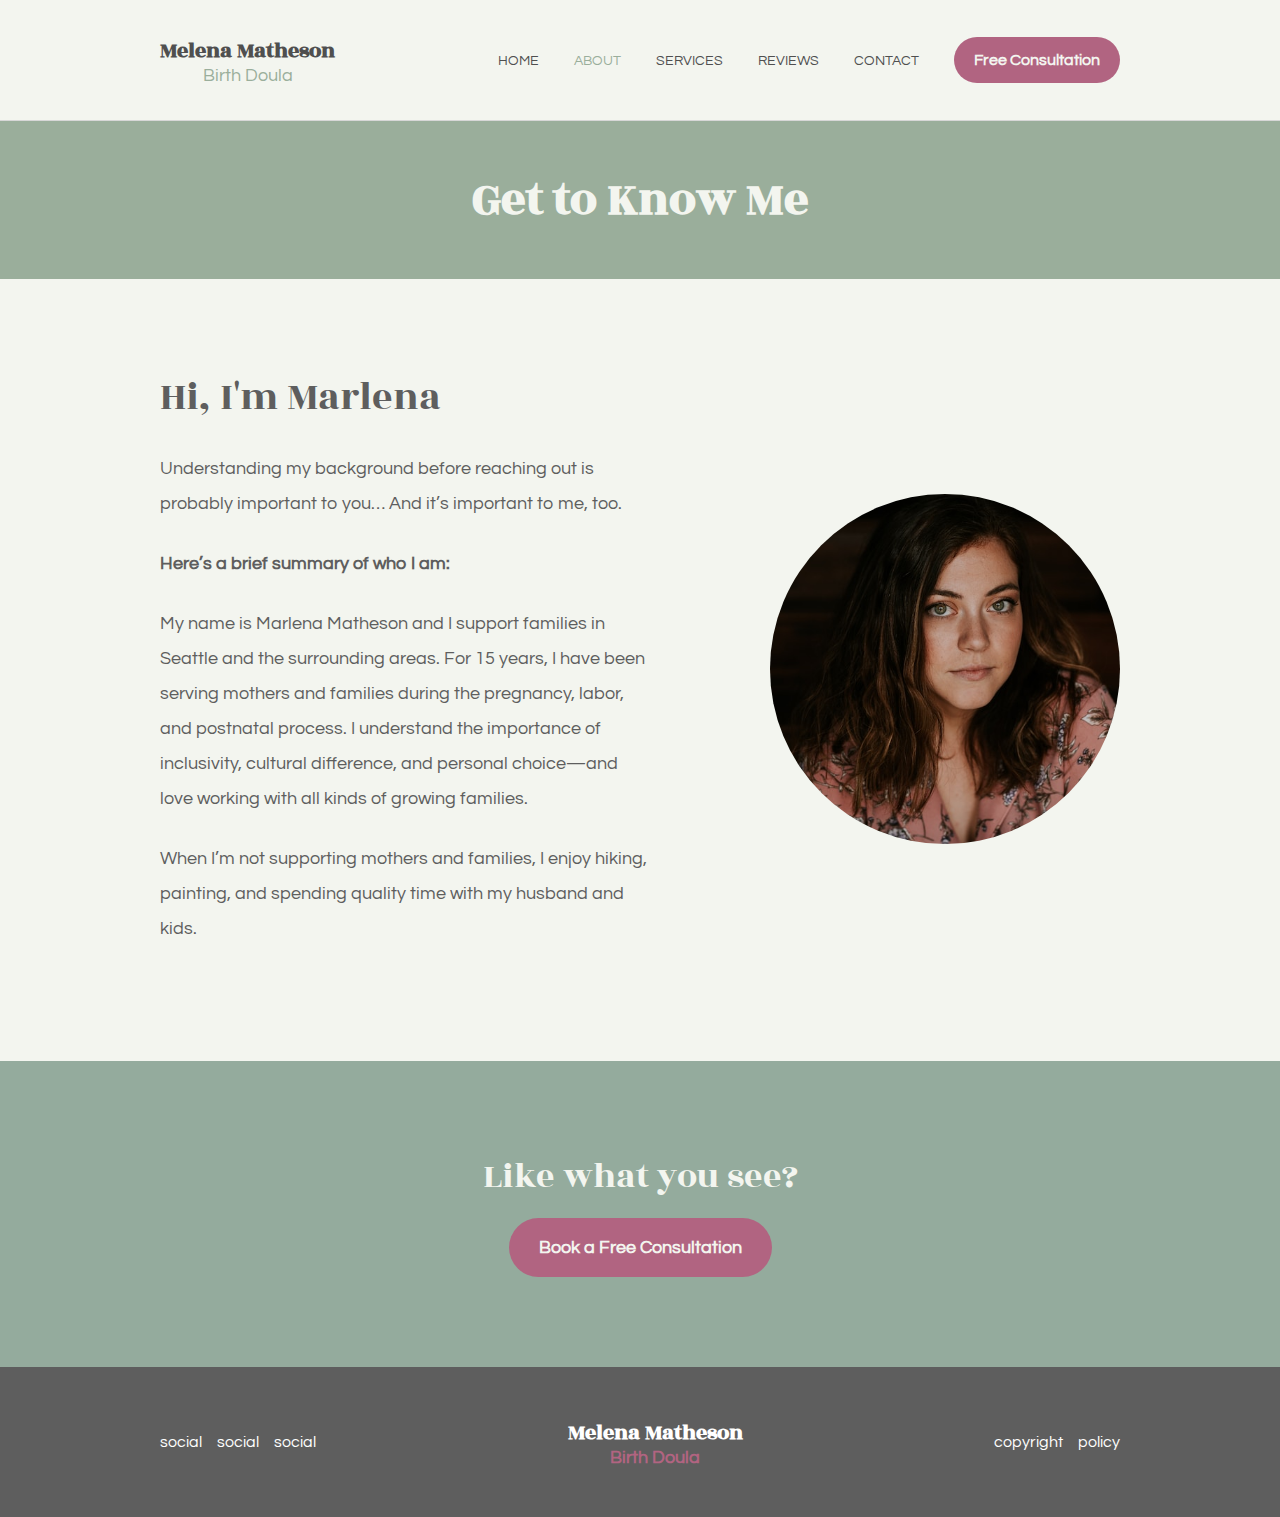
==== about.html @ 4a9ce3cf "Add files via upload" ====
<!DOCTYPE html>
<html lang="en">

<head>
    <meta charset="UTF-8">
    <meta http-equiv="X-UA-Compatible" content="IE=edge">
    <meta name="viewport" content="width=device-width, initial-scale=1.0">
    <title>Doula</title>
    <link rel="stylesheet" href="style.css">
    <link rel="preconnect" href="https://fonts.googleapis.com">
    <link rel="preconnect" href="https://fonts.gstatic.com" crossorigin>
    <link href="https://fonts.googleapis.com/css2?family=Rozha+One&display=swap" rel="stylesheet">
    <link href="https://fonts.googleapis.com/css2?family=Questrial&display=swap" rel="stylesheet">
</head>

<body>
    <!-- NAVBAR -->
    <!-- <nav class="navbar navbar-expand-lg" style="padding:30px 10vw 30px 10vw">
        <div class="container-xl">
            <a href="" class="navbar-brand logo" style="color: rgb(78, 103, 82);">Marlena Matheson</a>
            <button class="navbar-toggler" type="button" data-bs-toggle="collapse" data-bs-target="#navbarSupportedContent" aria-controls="navbarSupportedContent" aria-expanded="false" aria-label="Toggle navigation">
                <span class="navbar-toggler-icon"></span>
            </button>
            <div class="collapse navbar-collapse" id="navbarSupportedContent">
                <ul class="navbar-nav ms-auto mb-2 mb-lg-0 navigation-links">
                    <li class="nav-item">
                        <a class="nav-link active" aria-current="page" href="#">Home</a>
                    </li>
                    <li class="nav-item">
                        <a class="nav-link" href="#">About</a>
                    </li>
                    <li class="nav-item">
                        <a class="nav-link" href="#">Services</a>
                    </li>
                    <li class="nav-item">
                        <a class="nav-link" href="#">Reviews</a>
                    </li>
                    <li class="nav-item">
                        <a class="nav-link" href="#">Contact</a>
                    </li>
                </ul>
                <button type="button" class="btn btn-primary">
                    Free Consultation
                </button>
            </div>
        </div>
    </nav> -->
    <!-- NAV BAR END -->

    <!-- HERO 1 -->
    <!-- <section style="background-color: rgb(255, 247, 238);">
        <div class="container">
            <nav class="nav">
                <h1>Logo</h1>
            </nav>
        </div>
        <div class="container" style="background-color: orange;">
            <h1>This is a container</h1>
        </div>
    </section> -->

    <div class="navigation">
        <nav class="navbar">
            <div class="logo">
                <a href="index.html" style="text-align: center; padding: 20px 0px ;">
                    <h1 style="color: rgb(79, 79, 79); font-size: 22px; padding: 0; margin: 0;">Melena Matheson</h1>
                    <p style="color: rgb(154, 174, 155); font-size: 18px; padding: 0; margin: 0;">Birth Doula</p>
                </a>
            </div>
            <div class="links" id="navbarNav">
                <ul class="navbar-nav ms-auto mb-2 mb-lg-0">
                    <li>
                        <a class="nav-link" href="index.html">HOME</a>
                    </li>
                    <li>
                        <a class="nav-link active" aria-current="page" href="about.html" style="color: rgb(154, 174, 155);">ABOUT</a>
                    </li>
                    <li>
                        <a class="nav-link" href="services.html">SERVICES</a>
                    </li>
                    <li>
                        <a class="nav-link" href="reviews.html">REVIEWS</a>
                    </li>
                    <li>
                        <a class="nav-link" href="contact.html">CONTACT</a>
                    </li>
                    <button class="btn">Free Consultation</button>
                </ul>
            </div>
        </nav>
    </div>


    <!-- HEADER -->
    <div class="about-header header">
        <div class="quote-text">
            <h1 class="">Get to Know Me</h1>
        </div>

    </div>

    <!-- ABOUT -->
    <div class="about">
        <div class="inner-about">
            <div class="text">
                <h1 class="">Hi, I'm Marlena</h1>
                <p class="lead">Understanding my background before reaching out is probably important to you… And it’s important to me, too.</p>
                <p><strong>Here’s a brief summary of who I am:</strong></p>
                <p>My name is Marlena Matheson and I support families in Seattle and the surrounding areas. For 15 years, I have been serving mothers and families during the pregnancy, labor, and postnatal process. I understand the importance of inclusivity, cultural difference, and personal choice—and love working with all kinds of growing families.</p>
                <p>When I’m not supporting mothers and families, I enjoy hiking, painting, and spending quality time with my husband and kids.</p>
            </div>
            <div class="about-img">
                <img src="img/portrait2.jpg" class="d-block mx-lg-auto img-fluid short-about-img" alt="Bootstrap Themes" width="700" height="500" loading="lazy">
            </div>
        </div>
    </div>

    <!-- HERO -->
    <div class="about-quote">
        <div class="about-quote-hero">
            <!-- <h1 class="display-5 fw-bold">Centered hero</h1> -->
            <div class="about-quote-text">
                <h2>Like what you see?</h2>
                <br>
                <button class="btn">Book a Free Consultation</button>
                <!-- <p class="lead mb-4">Luckily there is support at your fingertips. A birth doula is an extension to your growing family. It’s not a decision to take lightly. During a vulnerable time, you want to choose someone you can trust and who makes you feel at ease.</p> -->
            </div>
        </div>

    </div>



    <div class="footer">
        <div class="links">
            <div class="socials">
                <ul>
                    <li><a href="https://library.livecanvas.com/starters" class="nav-link ">social</a></li>
                    <li><a href="https://library.livecanvas.com/starters" class="nav-link ">social</a></li>
                    <li><a href="https://library.livecanvas.com/starters" class="nav-link ">social</a></li>
                </ul>
            </div>
            <div class="logo">
                <a class="navbar-brand" href="index.html">
                    <h1>Melena Matheson</h1>
                    <p>Birth Doula</p>
                </a>
            </div>
            <div class="site">
                <ul>
                    <li><a href="" class="nav-link ">copyright</a></li>
                    <li><a href="" class="nav-link ">policy</a></li>
                </ul>
            </div>
        </div>
    </div>

</body>

</html>
---- style.css ----
* {
    margin: 0;
    padding: 0;
}

/* width */
/* ::-webkit-scrollbar {
    width: 10px;
} */

/* Track */
/* ::-webkit-scrollbar-track {
    background: #f1f1f1;
} */

/* Handle */
/* ::-webkit-scrollbar-thumb {
    background: #888;
} */

/* Handle on hover */
/* ::-webkit-scrollbar-thumb:hover {
    background: #555;
} */

h1,
h2,
h3,
h4 {
    font-family: 'Rozha One';
}

p {
    font-family: 'Questrial';
}

button {
    font-family: 'Questrial';
}

body {
    background-color: rgb(243, 245, 239);
    font-family: 'Questrial';
}


/* NAVIGATION */

#toggler,
label {
    display: none;
}

label {
    color: white;
}

.links-list {
    display: flex;
}

.navigation {
    background-color: rgb(243, 245, 239);
    font-family: 'Questrial';
    display: flex;
    width: auto;
    position: sticky;
    border-bottom: 1px solid rgb(215, 215, 215);
}

.navbar {
    display: flex;
    /* background-color: orange; */
    align-items: center;
    justify-content: space-between;
    width: 100%;
    padding: 35px 350px;
}


/* .navbar .logo a h1 {
    font-size: 50px;
} */

.navbar .links ul li a {
    text-decoration: none;
    color: rgb(79, 79, 79);
    font-size: 14px;
}

.navbar .links ul {
    display: flex;
    list-style: none;
    text-align: center;
}

.navbar .links ul li {
    padding: 15px 35px 15px 0px;
}

.navbar .links ul li a:hover {
    color: rgb(154, 174, 155);
    font-weight: bold;
}

.navigation .logo a {
    text-decoration: none;
    font-size: 50px;
}


.navigation button {
    /* margin-left: 20px; */
    border: 0;
    color: rgb(243, 245, 239);
    background-color: rgb(177, 100, 129);
    padding: 10px 20px;
    border-radius: 30px;
    transition: ease-in 0.2s;
    font-size: 16px;
    font-weight: bold;
}

.navigation button:hover {
    color: white;
    background-color: rgb(106, 68, 82);
}


/* LANDING HERO */

.landing-hero {
    background-image: url(img/bg1.jpg);
    background-size: cover;
    background-position: center;
}

.header {
    padding: 5vh 350px;
    font-size: 24px;
}

.hero {
    /* background-color: rgb(255, 77, 106, 0.2); */
    padding: 25vh 350px;
}

.hero-text {
    color: rgb(243, 245, 239);
}

.hero-text h1 {
    font-size: 58px;
    width: 60%;
}

.hero-text p {
    margin-top: 10px;
    font-size: 26px;
}

.hero-text button {
    color: rgb(243, 245, 239);
    background-color: rgb(177, 100, 129);
    border: 0;
    padding: 15px 30px;
    font-size: 18px;
    font-weight: bold;
    margin-top: 20px;
    border-radius: 30px;
    transition: ease-in 0.2s;
}

.hero-text button:hover {
    color: white;
    background-color: rgb(106, 68, 82);
}


/* QUOTE */

.quote {
    background-color: rgb(243, 245, 239);
    padding: 15vh 350px;
    display: flex;
    justify-content: center;
}

.quote-hero {
    /* background-color: pink; */
    width: 60%;
}

.quote-text {
    text-align: center;
}

.quote-text h2 {
    color: rgb(79, 79, 79);
    font-size: 36px;
    font-weight: 500;
}

.quote-text p {
    color: rgb(79, 79, 79);
    font-size: 20px;
    line-height: 35px;
}


/* SHORT ABOUT */

.short-about {
    background-color: rgb(228, 194, 207);
    color: rgb(243, 245, 239);
    padding: 10vh 350px;
    display: flex;
    align-items: center;
    justify-content: center;
}

.inner-s-about {
    display: flex;
    align-items: center;
    justify-content: center;
}

.short-about h1 {
    font-size: 48px;
    padding-bottom: 40px;
}

.short-about p {
    color: rgb(94, 94, 94);
    font-size: 20px;
    line-height: 35px;
    width: 80%;
    padding-bottom: 40px;
}

.short-about button {
    border: none;
    background-color: rgb(177, 100, 129);
    color: rgb(243, 245, 239);
    border: 0;
    padding: 20px 30px;
    font-size: 18px;
    border-radius: 30px;
    font-weight: bold;
    transition: ease-in 0.2s;
}

.short-about button:hover {
    color: rgb(243, 245, 239);
    background-color: rgb(106, 68, 82);
}

.s-about-img img {
    width: 500px;
    height: 500px;
    object-fit: cover;
    border-radius: 50%;
}


/* SERVICES */

.services {
    background-color: rgb(154, 174, 155);
    color: rgb(243, 245, 239);
    padding: 15vh 350px;
    display: flex;
}


.services h2 {
    font-size: 38px;
}

.services p {
    font-size: 22px;
}

.inner-services {
    display: flex;
}

.service-text {
    width: 50%;
}

.service-text h1 {
    font-size: 48px;
    padding-bottom: 30px;
}

.service-text p {
    font-size: 20px;
    line-height: 35px;
    padding-bottom: 30px;
}


.service-list {
    align-items: center;
    justify-content: center;
    font-size: 20px;
    width: 50%;
}

.service-list li {
    font-family: 'Questrial';
    list-style: circle;
    padding: 10px 0;
    margin-left: 100px;
    font-size: 24px;
}


.services button {
    border: none;
    background-color: rgb(177, 100, 129);
    color: rgb(243, 245, 239);
    border: 0;
    padding: 20px 70px;
    font-size: 18px;
    border-radius: 30px;
    font-weight: bold;
    transition: ease-in 0.2s;
}

.services button:hover {
    color: rgb(243, 245, 239);
    background-color: rgb(106, 68, 82);
}

/* REVIEWS */

.reviews {
    background-color: rgb(243, 245, 239);
    color: rgb(79, 79, 79);
    padding: 15vh 350px;
}

.reviews img {
    width: 500px;
    height: 500px;
    border-radius: 50%;
    object-fit: cover;
}

.reviews h3 {
    color: rgb(177, 100, 129);
}

.reviews button {
    border: none;
    background-color: rgb(177, 100, 129);
    color: rgb(243, 245, 239);
}

.reviews button:hover {
    color: rgb(243, 245, 239);
    background-color: rgb(106, 68, 82);
}

.reviews .inner-reviews {
    display: flex;
}


.reviews .reviews-text {
    padding: 0 0 0 50px;
    display: flex;
    flex-direction: column;
    justify-content: center;
}

.reviews .reviews-text h1 {
    font-size: 48px;
    padding-bottom: 20px;
}

.reviews .reviews-text h2 {
    color: rgb(177, 100, 129);
    padding-bottom: 30px;
}

.reviews .reviews-text p {
    font-size: 20px;
    line-height: 35px;
    padding-bottom: 20px;
}

.reviews button {
    border: none;
    background-color: rgb(177, 100, 129);
    color: rgb(243, 245, 239);
    border: 0;
    padding: 20px 70px;
    font-size: 18px;
    border-radius: 30px;
    font-weight: bold;
    transition: ease-in 0.2s;
}

.reviews button:hover {
    color: rgb(243, 245, 239);
    background-color: rgb(106, 68, 82);
}

/* -------------------------------- ABOUT PAGE ---------------------------------- */
.about-header {
    background-color: rgb(154, 174, 155);
    color: rgb(243, 245, 239);
}

/* FOOTER */


.footer {
    background-color: rgb(94, 94, 94);
    display: flex;
    padding: 50px 350px;
}

.footer a {
    color: white;
    text-decoration: none;
}

.footer .links {
    width: 100%;
    display: flex;
    align-items: center;
    justify-content: space-between;
}

.footer .links .socials ul {
    display: flex;
    list-style: none;
}

.footer .links .socials ul li {
    padding-right: 15px;
}

.footer .links .logo {
    text-align: center;
    color: white;
}

.footer .links .logo h1 {
    color: rgb(255, 255, 255);
    font-size: 22px;
    padding: 0;
    margin: 0;
}

.footer .links .logo p {
    color: rgb(177, 100, 129);
    font-size: 18px;
    padding: 0;
    margin: 0;
    font-weight: bold;
}

.footer .links .site ul {
    display: flex;
    list-style: none;
}

.footer .links .site ul li {
    padding-left: 15px;
}



/* HEADER HERO */

.header-hero {
    background-color: rgb(148, 171, 157);
    color: rgb(243, 245, 239);
}

.about {
    background-color: rgb(243, 245, 239);
    color: rgb(94, 94, 94);
}

.lower-hero {
    background-color: rgb(154, 174, 155);
    color: rgb(243, 245, 239);
}

.lower-hero h2 {
    color: rgb(243, 245, 239);
}

.lower-hero p {
    color: rgb(243, 245, 239);
}


.lower-hero button {
    border: none;
    background-color: rgb(177, 100, 129);
    color: rgb(243, 245, 239);
}

.lower-hero button:hover {
    color: rgb(243, 245, 239);
    background-color: rgb(106, 68, 82);
}


/* ABOUT PAGE */

.about {
    background-color: rgb(243, 245, 239);
    color: rgb(94, 94, 94);
    padding: 10vh 350px;
    display: flex;
    align-items: center;
    justify-content: center;
}

.inner-about {
    display: flex;
    align-items: center;
    justify-content: center;
}

.about h1 {
    font-size: 48px;
    padding-bottom: 40px;
    font-weight: 500;
}

.about p {
    color: rgb(94, 94, 94);
    font-size: 20px;
    line-height: 35px;
    width: 80%;
    padding-bottom: 40px;
}

.about-img img {
    width: 500px;
    height: 500px;
    object-fit: cover;
    border-radius: 50%;
}

.about-quote {
    background-color: rgb(148, 171, 157);
    color: rgb(243, 245, 239);
    padding: 10vh 350px;
    display: flex;
    justify-content: center;
}

.about-quote-hero {
    /* background-color: pink; */
    width: 60%;
}

.about-quote-text {
    text-align: center;
}

.about-quote-text h2 {
    color: rgb(243, 245, 239);
    font-size: 36px;
    font-weight: 500;
}

.about-quote-text p {
    color: rgb(79, 79, 79);
    font-size: 20px;
    line-height: 35px;
}

.about-quote button {
    border: none;
    background-color: rgb(177, 100, 129);
    color: rgb(243, 245, 239);
    border: 0;
    padding: 20px 30px;
    font-size: 18px;
    border-radius: 30px;
    font-weight: bold;
    transition: ease-in 0.2s;
}

.about-quote button:hover {
    color: rgb(243, 245, 239);
    background-color: rgb(106, 68, 82);
}


/*------------------------------ SERVICES PAGE ----------------------------------*/

.services-header {
    background-color: rgb(148, 171, 157);
    color: rgb(243, 245, 239);
    display: flex;
    justify-content: center;
    flex-direction: column;
    align-items: center;

}

.services-text-header {
    width: 60%;
    text-align: center;
}


.services-text-header h2 {
    color: rgb(79, 79, 79);
    font-size: 36px;
    font-weight: 500;
}

.services-text-header p {
    padding-top: 20px;
    color: rgb(243, 245, 239);
    font-size: 20px;
    line-height: 35px;
}

hr {
    background-color: rgb(177, 100, 129);
    height: 3px;
    border: none;
    border-radius: 10px;
    width: 64%;
    margin-left: auto;
    margin-right: auto;
}

.service-info {
    /* background-color: rgb(148, 171, 157); */
    background-color: rgb(243, 245, 239);
    color: rgb(94, 94, 94);
    /* color: rgb(243, 245, 239); */
    ;
    padding: 10vh 350px;
    display: flex;
    align-items: center;
    justify-content: center;
}

.inner-info {
    display: flex;
    align-items: center;
    justify-content: center;
}

.service-info h1 {
    font-size: 40px;
    padding-bottom: 40px;
    font-weight: 500;
}

.service-info p {
    color: rgb(94, 94, 94);
    /* color: rgb(243, 245, 239); */
    font-size: 20px;
    line-height: 35px;
    width: 80%;
    padding-bottom: 40px;
}

.info-img img {
    width: 500px;
    height: 500px;
    object-fit: cover;
    border-radius: 50%;
}

.service-quote {
    background-color: rgb(148, 171, 157);
    color: rgb(243, 245, 239);
    padding: 10vh 350px;
    display: flex;
    justify-content: center;
}

.service-info .inner-info-text {
    display: flex;
}


.service-info button {
    border: none;
    background-color: rgb(177, 100, 129);
    color: rgb(243, 245, 239);
    border: 0;
    padding: 20px 30px;
    font-size: 18px;
    border-radius: 30px;
    font-weight: bold;
    transition: ease-in 0.2s;
}

.service-info button:hover {
    color: rgb(243, 245, 239);
    background-color: rgb(106, 68, 82);
}

.service-hero {
    background-color: rgb(148, 171, 157);
    color: rgb(243, 245, 239);
    padding: 10vh 350px;
    display: flex;
    justify-content: center;
}

.service-button-hero {
    /* background-color: pink; */
    width: 60%;
}

.service-button-hero {
    text-align: center;
}

.service-text-hero h2 {
    color: rgb(243, 245, 239);
    font-size: 36px;
    font-weight: 500;
}

.service-text-hero p {
    color: rgb(79, 79, 79);
    font-size: 20px;
    line-height: 35px;
}

.service-button-hero button {
    border: none;
    background-color: rgb(177, 100, 129);
    color: rgb(243, 245, 239);
    border: 0;
    padding: 20px 30px;
    font-size: 18px;
    border-radius: 30px;
    font-weight: bold;
    transition: ease-in 0.2s;
}

.service-button-hero button:hover {
    color: rgb(243, 245, 239);
    background-color: rgb(106, 68, 82);
}

.info-img ul {
    /* background-color: orange; */
    font-size: 18px;
    line-height: 35px;
    width: 25vw;
    padding-left: 20px;
    padding-bottom: 30px;
    padding-top: 20px;
    list-style: circle;
}

.info-img h3 {
    font-size: 20px;
    font-weight: 600;
    color: rgb(177, 100, 129);
    /* padding-bottom: 20px; */
    font-family: 'Questrial';
}


/* --------------------------- REVIEWS PAGE ---------------------------- */

.reviews-header {
    background-color: rgb(148, 171, 157);
    color: rgb(243, 245, 239);
    display: flex;
    justify-content: center;
    flex-direction: column;
    align-items: center;
}

.reviews-text-header h2 {
    color: rgb(79, 79, 79);
    font-size: 36px;
    font-weight: 500;
}

.reviews-text-header p {
    padding-top: 20px;
    color: rgb(243, 245, 239);
    font-size: 20px;
    line-height: 35px;
}

.reviews-quote {
    background-image: url(img/review.jpg);
    background-size: cover;
    background-position: center;
    background-blend-mode: hue;
    background-color: rgba(70, 70, 70, 0.7);
    display: flex;
    justify-content: center;
    flex-direction: column;
    align-items: center;
    height: 50vh;
}

.reviews-quote-text {
    width: 95%;
    text-align: center;
    color: rgb(243, 245, 239);
    font-size: 30px;
    line-height: 45px;
}


.review-info {
    /* background-color: rgb(148, 171, 157); */
    background-color: rgb(243, 245, 239);
    color: rgb(94, 94, 94);
    /* color: rgb(243, 245, 239); */
    ;
    padding: 10vh 350px;
    display: flex;
    align-items: center;
    justify-content: center;
}

.review-inner-quote {
    /* background-color: orange; */
    display: flex;
    align-items: center;
    justify-content: center;
    text-align: center;
}

.review-inner-quote h1 {
    color: rgb(177, 100, 129);
    font-size: 60px;
}

.review-inner-quote .text {
    padding: 35px;
    /* background-color: teal; */
    width: 50%;
}


.review-inner-quote .text2 {
    padding: 35px;
    /* background-color: rgb(96, 154, 154); */
    width: 50%;
}

.review-info h3 {
    font-size: 30px;
    font-weight: 500;
    color: rgb(177, 100, 129);
}

.review-info p {
    color: rgb(94, 94, 94);
    /* color: rgb(243, 245, 239); */
    font-size: 24px;
    line-height: 50px;
    /* width: 80%; */
    padding-bottom: 40px;
}


.service-quote {
    background-color: rgb(148, 171, 157);
    color: rgb(243, 245, 239);
    padding: 10vh 350px;
    display: flex;
    justify-content: center;
}

/* ------------------- CONTACT PAGE ----------------------*/

.contact-header {
    background-color: rgb(148, 171, 157);
    color: rgb(243, 245, 239);
    display: flex;
    justify-content: center;
    flex-direction: column;
    align-items: center;
}

.contact-text-header {
    width: 60%;
    text-align: center;
}


.contact {
    background-color: rgb(243, 245, 239);
    display: flex;
    justify-content: center;
    flex-direction: column;
    align-items: center;
    height: 60vh;
    padding: 0vh 350px;
}

.contact-form {
    /* background-color: teal; */
    /* padding: 0vh 150px; */
    width: 55%;
}


.contact-form p {
    color: rgb(94, 94, 94);
    margin-left: auto;
    margin-right: auto;
    font-size: 20px;
    line-height: 35px;
    text-align: center;
}

.contact .form {
    /* background-color: orange; */
    padding-top: 30px;
}

.contact .form form {
    display: flex;
    flex-direction: column;
}


.contact .form form input {
    padding: 10px 8px 10px 8px;
    margin-bottom: 10px;
    font-family: 'Questrial';
    font-size: 16px;
    border: 2px solid rgb(225, 225, 225);
}

.contact .form form textarea {
    padding: 10px 8px 10px 8px;
    margin-bottom: 10px;
    font-family: 'Questrial';
    font-size: 16px;
    border: 2px solid rgb(225, 225, 225);
    resize: none;
}


input[type=text] {
    box-sizing: border-box;
    -webkit-transition: 0.5s;
    transition: 0.2s;
    outline: none;
}

textarea[type=text] {
    box-sizing: border-box;
    -webkit-transition: 0.5s;
    transition: 0.2s;
    outline: none;
}

input:focus {
    outline: none !important;
    box-shadow: 0 0 10px #c6c6c6;
}

textarea:focus {
    outline: none !important;
    box-shadow: 0 0 10px #c6c6c6;

}

.contact .form form input[type=text]:focus {
    border: 2px solid rgb(207, 207, 207);
}

.contact .form form textarea:focus {
    /* outline: 2px solid rgb(207, 207, 207); */
    border: 2px solid rgb(207, 207, 207);
}

.contact .form button {
    border: none;
    background-color: rgb(177, 100, 129);
    color: rgb(243, 245, 239);
    border: 0;
    padding: 18px 30px;
    font-size: 18px;
    border-radius: 30px;
    font-weight: bold;
    transition: ease-in 0.2s;
}

.contact .form button:hover {
    color: rgb(243, 245, 239);
    background-color: rgb(106, 68, 82);
}


/* MEDIA QUERIES */


@media only screen and (max-width:1536px) {
    .navbar {
        padding: 35px 280px;
    }

    .header {
        padding: 5vh 280px;
        font-size: 24px;
    }

    .hero {
        /* background-color: rgb(255, 77, 106, 0.2); */
        padding: 30vh 280px;
    }

    .hero-text h1 {
        font-size: 48px;
        width: 80%;
    }

    .quote {
        padding: 15vh 200px;
    }

    .quote-text h2 {
        color: rgb(79, 79, 79);
        font-size: 34px;
        font-weight: 500;
    }

    .short-about {
        padding: 10vh 280px;
    }

    .s-about-img img {
        width: 400px;
        height: 400px;
        object-fit: cover;
        border-radius: 50%;
    }

    .services {
        background-color: rgb(154, 174, 155);
        color: rgb(243, 245, 239);
        padding: 15vh 280px;
        display: flex;
    }

    .reviews {
        background-color: rgb(243, 245, 239);
        color: rgb(79, 79, 79);
        padding: 15vh 280px;
    }

    .reviews img {
        width: 400px;
        height: 400px;
        border-radius: 50%;
        object-fit: cover;
    }

    /* ABOUT PAGE ---------------------------- */

    .about {
        padding: 10vh 280px;
    }

    .about-img img {
        width: 400px;
        height: 400px;
        object-fit: cover;
        border-radius: 50%;
    }

    /* SERVICE PAGE -------------------------- */

    .services-text-header {
        width: 80%;
        text-align: center;
    }

    .service-info {
        padding: 10vh 280px;
    }

    .service-info p {
        width: 90%;
    }

    .info-img img {
        width: 400px;
        height: 400px;
        object-fit: cover;
        border-radius: 50%;
    }

    .review-info {
        padding: 10vh 250px;
    }

    .contact {
        background-color: rgb(243, 245, 239);
        display: flex;
        justify-content: center;
        flex-direction: column;
        align-items: center;
        height: 60vh;
        padding: 0vh 280px;
    }

    .footer {
        background-color: rgb(94, 94, 94);
        display: flex;
        padding: 50px 280px;
    }
}

@media only screen and (max-width:1366px) {
    .navbar {
        padding: 35px 220px;
    }

    .header {
        padding: 5vh 220px;
        font-size: 24px;
    }

    .hero {
        /* background-color: rgb(255, 77, 106, 0.2); */
        padding: 30vh 220px;
    }

    .hero-text h1 {
        font-size: 48px;
        width: 80%;
    }

    .quote {
        padding: 15vh 100px;
    }

    .quote-text h2 {
        color: rgb(79, 79, 79);
        font-size: 34px;
        font-weight: 500;
    }

    .short-about {
        padding: 10vh 220px;
    }

    .s-about-img img {
        width: 350px;
        height: 350px;
        object-fit: cover;
        border-radius: 50%;
    }

    .services {
        background-color: rgb(154, 174, 155);
        color: rgb(243, 245, 239);
        padding: 15vh 220px;
        display: flex;
    }

    .reviews {
        background-color: rgb(243, 245, 239);
        color: rgb(79, 79, 79);
        padding: 15vh 220px;
    }

    .reviews img {
        width: 350px;
        height: 350px;
        border-radius: 50%;
        object-fit: cover;
    }

    /* ABOUT PAGE ---------------------------- */

    .about {
        padding: 10vh 220px;
    }

    .about-img img {
        width: 350px;
        height: 350px;
        object-fit: cover;
        border-radius: 50%;
    }

    /* SERVICE PAGE -------------------------- */

    .services-text-header {
        width: 80%;
        text-align: center;
    }

    .service-info {
        padding: 10vh 220px;
    }

    .service-info p {
        width: 90%;
    }

    .info-img img {
        width: 350px;
        height: 350px;
        object-fit: cover;
        border-radius: 50%;
    }

    .review-info {
        padding: 10vh 200px;
    }

    .contact {
        background-color: rgb(243, 245, 239);
        display: flex;
        justify-content: center;
        flex-direction: column;
        align-items: center;
        height: 60vh;
        padding: 5vh 220px;
    }

    .footer {
        background-color: rgb(94, 94, 94);
        display: flex;
        padding: 50px 220px;
    }
}

@media only screen and (max-width:1280px) {
    .navbar {
        padding: 35px 160px;
    }

    .header {
        padding: 5vh 160px;
        font-size: 24px;
    }

    .hero {
        /* background-color: rgb(255, 77, 106, 0.2); */
        padding: 30vh 160px;
    }

    .hero-text h1 {
        font-size: 38px;
        width: 60%;
    }

    .hero-text p {
        margin-top: 10px;
        font-size: 22px;
    }

    .quote {
        padding: 15vh 50px;
    }

    .quote-text h2 {
        font-size: 26px;
    }

    .quote-text p {
        font-size: 18px;
    }

    .short-about {
        padding: 10vh 160px;
    }

    .short-about h1 {
        font-size: 40px;
    }

    .short-about p {
        font-size: 18px;
    }

    .s-about-img img {
        width: 350px;
        height: 350px;
    }

    .services {
        background-color: rgb(154, 174, 155);
        color: rgb(243, 245, 239);
        padding: 15vh 160px;
        display: flex;
    }

    .services h2 {
        font-size: 36px;
    }

    .services p {
        font-size: 18px;
    }

    .service-list li {
        font-family: 'Questrial';
        list-style: circle;
        padding: 10px 0;
        margin-left: 100px;
        font-size: 20px;
    }

    .reviews {
        background-color: rgb(243, 245, 239);
        color: rgb(79, 79, 79);
        padding: 15vh 160px;
    }

    .reviews img {
        width: 350px;
        height: 350px;
        border-radius: 50%;
        object-fit: cover;
    }

    .reviews .reviews-text h1 {
        font-size: 36px;
    }

    .reviews .reviews-text p {
        font-size: 18px;
    }

    /* ABOUT PAGE ---------------------------- */

    .about {
        padding: 10vh 160px;
    }

    .about h1 {
        font-size: 40px;
        padding-bottom: 25px;
    }

    .about p {
        color: rgb(94, 94, 94);
        font-size: 18px;
        padding-bottom: 25px;
    }

    .about-img img {
        width: 350px;
        height: 350px;
        object-fit: cover;
        border-radius: 50%;
    }

    /* SERVICE PAGE -------------------------- */

    .services-text-header {
        width: 80%;
        text-align: center;
    }

    .service-info {
        padding: 10vh 160px;
    }

    .service-info p {
        width: 90%;
    }

    .info-img img {
        width: 350px;
        height: 350px;
        object-fit: cover;
        border-radius: 50%;
    }

    hr {
        width: 75%;
    }


    /* REVIEW PAGE -------------------- */
    .review-info {
        padding: 10vh 160px;
    }

    .reviews-quote-text {
        font-size: 26px;
    }

    .review-info h3 {
        font-size: 26px;
        font-weight: 500;
        color: rgb(177, 100, 129);
    }

    .review-info p {
        font-size: 20px;
        line-height: 36px;
    }



    /* CONTACT PAGE -------------------- */
    .contact {
        height: 60vh;
        padding: 10vh 160px;
    }

    /* FOOTER PAGE ---------------------- */
    .footer {
        background-color: rgb(94, 94, 94);
        display: flex;
        padding: 50px 160px;
    }
}

@media only screen and (max-width:1024px) {
    .navbar {
        padding: 35px 80px;
    }

    .header {
        padding: 5vh 80px;
        font-size: 24px;
    }

    .hero {
        /* background-color: rgb(255, 77, 106, 0.2); */
        padding: 30vh 80px;
    }

    .hero-text h1 {
        font-size: 38px;
        width: 60%;
    }

    .hero-text p {
        margin-top: 10px;
        font-size: 22px;
    }

    .quote {
        padding: 15vh 0px;
    }

    .quote-text h2 {
        font-size: 26px;
    }

    .quote-text p {
        font-size: 18px;
    }

    .short-about {
        padding: 10vh 80px;
    }

    .short-about h1 {
        font-size: 40px;
    }

    .short-about p {
        font-size: 18px;
    }

    .s-about-img img {
        width: 300px;
        height: 300px;
    }

    .services {
        padding: 15vh 80px;
    }

    .reviews {
        padding: 15vh 80px;
    }

    .reviews img {
        width: 300px;
        height: 300px;
    }


    /* ABOUT PAGE ---------------------------- */

    .about {
        padding: 10vh 80px;
    }


    .about-img img {
        width: 300px;
        height: 300px;
        object-fit: cover;
        border-radius: 50%;
    }

    .about-quote-hero {
        width: 100%;
    }


    /* SERVICE PAGE -------------------------- */

    .services-text-header {
        width: 95%;
        text-align: center;
    }

    .service-info {
        padding: 10vh 80px;
    }

    .info-img img {
        width: 300px;
        height: 300px;
    }

    hr {
        width: 85%;
    }

    .inner-info-text {
        display: flex;
        flex-direction: column;
    }

    #list-services {
        /* background-color: orange; */
        padding-top: 50px;
        display: flex;
        flex-direction: row;
    }

    .list1 {
        width: 50%;
    }

    .list2 {
        width: 50%;
    }

    .service-hero {
        padding: 10vh 80px;
    }

    .service-button-hero {
        width: 80%;
    }

    /* REVIEW PAGE -------------------- */
    .review-info {
        padding: 10vh 80px;
    }

    .reviews-quote-text {
        font-size: 22px;
    }

    .review-info h3 {
        font-size: 24px;
        font-weight: 500;
        color: rgb(177, 100, 129);
    }


    /* CONTACT PAGE -------------------- */
    .contact {
        height: 60vh;
        padding: 30vh 80px;
    }

    /* FOOTER PAGE ---------------------- */
    .footer {
        background-color: rgb(94, 94, 94);
        display: flex;
        padding: 50px 80px;
    }
}

@media (max-width: 768px) {
    .links {
        /* menu */
        width: 100%;
        max-height: 0;
        overflow: hidden;
    }

    #toggle-btn {
        display: inline-flex;
        color: rgb(57, 57, 57);
        padding-top: 20px;
    }

    #toggler:checked~.links {
        max-height: 100%;
    }

    .navigation .navbar {
        /* list */
        display: flex;
        flex-direction: column;
        align-items: center;
        padding: 20px;
    }

    .links .links-list {
        /* list */
        display: flex;
        flex-direction: column;
        align-items: center;
        padding: 20px;
    }

    .links .links-list ul {
        /* list */
        /* background-color: orange; */
        display: flex;
        flex-direction: column;
        align-items: center;
        justify-content: center;
        padding-right: 20px;
        /* padding: 20px; */
    }

    .links .links-list ul li {
        padding: 15px 15px 15px 30px;
    }

    .navigation button {
        margin-left: 20px;
    }

    .logo img {
        max-width: 100%;
        max-height: 60px;
    }

    .navbar {
        padding: 35px 40px;
    }

    .header {
        padding: 5vh 40px;
        font-size: 24px;
    }

    .hero {
        /* background-color: rgb(255, 77, 106, 0.2); */
        padding: 30vh 40px;
    }

    .hero-text h1 {
        font-size: 38px;
        width: 90%;
    }

    .hero-text p {
        margin-top: 10px;
        font-size: 22px;
    }

    .quote {
        padding: 12vh 0px;
    }

    .quote-hero {
        /* background-color: pink; */
        width: 80%;
    }

    .quote-text h2 {
        font-size: 22px;
    }

    .quote-text p {
        font-size: 16px;
    }

    .short-about {
        padding: 10vh 40px;
    }

    .short-about h1 {
        font-size: 40px;
        padding-bottom: 20px;
    }

    .short-about p {
        font-size: 16px;
    }

    .s-about-img img {
        width: 250px;
        height: 250px;
    }

    .services {
        padding: 15vh 40px;
    }

    .service-text h1 {
        font-size: 40px;
        padding-bottom: 20px;
    }

    .service-text p {
        font-size: 16px;
        padding-bottom: 30px;
    }

    .service-list li {
        font-size: 20px;
    }


    .reviews {
        padding: 15vh 40px;
    }

    .reviews img {
        width: 250px;
        height: 250px;
    }

    .reviews .reviews-text h1 {
        font-size: 40px;
    }

    .reviews .reviews-text p {
        font-size: 16px;
    }


    /* ABOUT PAGE ---------------------------- */

    .about {
        padding: 10vh 40px;
    }

    .about .inner-about {
        display: flex;
        flex-direction: column-reverse;
    }

    .about p {
        width: 100%;
    }

    .about-img img {
        width: 250px;
        height: 250px;
        padding-bottom: 30px;
    }

    .about-quote {
        padding: 10vh 40px;
    }



    /* SERVICE PAGE -------------------------- */

    .services-text-header {
        width: 95%;
        text-align: center;
    }

    .service-info {
        padding: 10vh 40px;
    }

    .service-info h1 {
        font-size: 36px;
        padding-bottom: 30px;
    }

    .service-info p {
        font-size: 16px;
        padding-bottom: 30px;
    }

    .info-img img {
        width: 250px;
        height: 250px;
    }

    hr {
        width: 90%;
    }

    .inner-info-text {
        display: flex;
        flex-direction: column;
    }

    #list-services {
        /* background-color: orange; */
        padding-top: 50px;
        display: flex;
        flex-direction: row;
    }

    .list1 {
        width: 50%;
    }

    .list2 {
        width: 50%;
    }

    .service-hero {
        padding: 10vh 80px;
    }

    .service-button-hero {
        width: 100%;
    }

    /* REVIEW PAGE -------------------- */
    .review-info {
        padding: 10vh 40px;
    }

    .reviews-quote-text {
        font-size: 22px;
    }

    .review-inner-quote {
        display: flex;
        flex-direction: column;
        /* background-color: orange; */
    }

    .review-inner-quote .text {
        padding: 30px 0;
        width: 80%;
        /* background-color: teal; */
        /* width: 50%; */
    }


    .review-inner-quote .text2 {
        padding: 30px 0;
        width: 80%;
    }

    .review-info h3 {
        font-size: 24px;
        font-weight: 500;
        color: rgb(177, 100, 129);
    }


    /* CONTACT PAGE -------------------- */
    .contact {
        height: 10vh;
        padding: 30vh 40px;
    }

    /* FOOTER PAGE ---------------------- */
    .footer {
        background-color: rgb(94, 94, 94);
        display: flex;
        padding: 0px 40px;
        height: auto;
    }

    .footer .links {
        padding: 80px 20px;
    }
}

@media (max-width: 551px) {
    .links {
        /* menu */
        width: 100%;
        max-height: 0;
        overflow: hidden;
    }

    #toggle-btn {
        display: inline-flex;
        color: rgb(57, 57, 57);
        padding-top: 20px;
    }

    #toggler:checked~.links {
        max-height: 100%;
    }

    .navigation .navbar {
        /* list */
        display: flex;
        flex-direction: column;
        align-items: center;
        padding: 20px;
    }

    .links .links-list {
        /* list */
        display: flex;
        flex-direction: column;
        align-items: center;
        padding: 20px;
    }

    .links .links-list ul {
        /* list */
        /* background-color: orange; */
        display: flex;
        flex-direction: column;
        align-items: center;
        justify-content: center;
        padding-right: 20px;
        /* padding: 20px; */
    }

    .links .links-list ul li {
        padding: 15px 15px 15px 30px;
    }

    .navigation button {
        margin-left: 20px;
    }

    .logo img {
        max-width: 100%;
        max-height: 60px;
    }

    .navbar {
        padding: 35px 40px;
    }

    .hero {
        /* background-color: rgb(255, 77, 106, 0.2); */
        padding: 20vh 40px;
    }

    .header {
        padding: 5vh 40px;
        font-size: 24px;
    }

    .landing-hero {
        background-image: url(img/services/pregnant.jpg);
        /* background-image: none; */
        background-blend-mode: multiply;
        background-color: rgba(70, 70, 70, 0.4);
        /* background-color: rgb(154, 174, 155); */
    }



    .quote-hero {
        /* background-color: pink; */
        width: 80%;
    }

    .quote-text h2 {
        font-size: 22px;
    }

    .quote-text p {
        font-size: 16px;
    }

    .short-about .inner-s-about {
        flex-direction: column-reverse;
    }

    .short-about h1 {
        padding-top: 30px;
    }

    .inner-services {
        flex-direction: column;
        /* background-color: orange; */
    }

    .service-text {
        width: 100%;
    }

    .service-text h1 {
        font-size: 40px;
        padding-bottom: 20px;
    }

    .service-text p {
        font-size: 16px;
        padding-bottom: 30px;
    }

    .service-list {
        /* background-color: teal; */
        padding-top: 50px;
        align-items: flex-start;
        justify-content: flex-start;
        width: 100%;
    }

    .service-list li {
        /* background-color: orange; */
        padding: 5px;
        margin: 20px;
        font-size: 20px;
    }


    .reviews img {
        width: 250px;
        height: 250px;
    }

    .reviews .inner-reviews {
        display: flex;
        flex-direction: column;
        /* background-color: orange; */
    }


    .reviews .reviews-text {
        padding: 30px 0 0 0;
    }


    /* ABOUT PAGE ---------------------------- */

    .about {
        padding: 10vh 40px;
    }

    .about .inner-about {
        display: flex;
        flex-direction: column-reverse;
    }

    .about p {
        width: 100%;
    }

    .about-img img {
        width: 250px;
        height: 250px;
        padding-bottom: 30px;
    }

    .about-quote {
        padding: 10vh 40px;
    }



    /* SERVICE PAGE -------------------------- */

    .services-text-header {
        width: 95%;
        text-align: center;
    }

    .service-info {
        padding: 10vh 40px;
    }

    .service-info h1 {
        font-size: 36px;
        padding-bottom: 30px;
    }

    .service-info p {
        font-size: 16px;
        padding-bottom: 30px;
    }

    .info-img img {
        width: 250px;
        height: 250px;
    }

    hr {
        width: 90%;
    }

    .inner-info-text {
        display: flex;
        flex-direction: column;
    }

    #list-services {
        /* background-color: orange; */
        padding-top: 50px;
        display: flex;
        flex-direction: row;
    }

    .list1 {
        width: 50%;
    }

    .list2 {
        width: 50%;
    }

    .service-hero {
        padding: 10vh 80px;
    }

    .service-button-hero {
        width: 100%;
    }

    /* REVIEW PAGE -------------------- */
    .review-info {
        padding: 10vh 40px;
    }

    .reviews-quote-text {
        font-size: 22px;
    }

    .review-inner-quote {
        display: flex;
        flex-direction: column;
        /* background-color: orange; */
    }

    .review-inner-quote .text {
        padding: 30px 0;
        width: 80%;
        /* background-color: teal; */
        /* width: 50%; */
    }


    .review-inner-quote .text2 {
        padding: 30px 0;
        width: 80%;
    }

    .review-info h3 {
        font-size: 24px;
        font-weight: 500;
        color: rgb(177, 100, 129);
    }


    /* CONTACT PAGE -------------------- */
    .contact {
        height: 10vh;
        padding: 30vh 40px;
    }

    /* FOOTER PAGE ---------------------- */
    .footer {
        background-color: rgb(94, 94, 94);
        display: flex;
        padding: 0px 40px;
    }

    .footer .links {
        height: auto;
        background-color: teal;
        padding: 100px 50px;
        flex-direction: column;
    }


    .footer .links .socials ul {
        flex-direction: row;
    }

    .footer .links .socials ul li {
        padding: 10px;
    }

    .footer .links .site ul li {
        padding: 10px;
    }


}
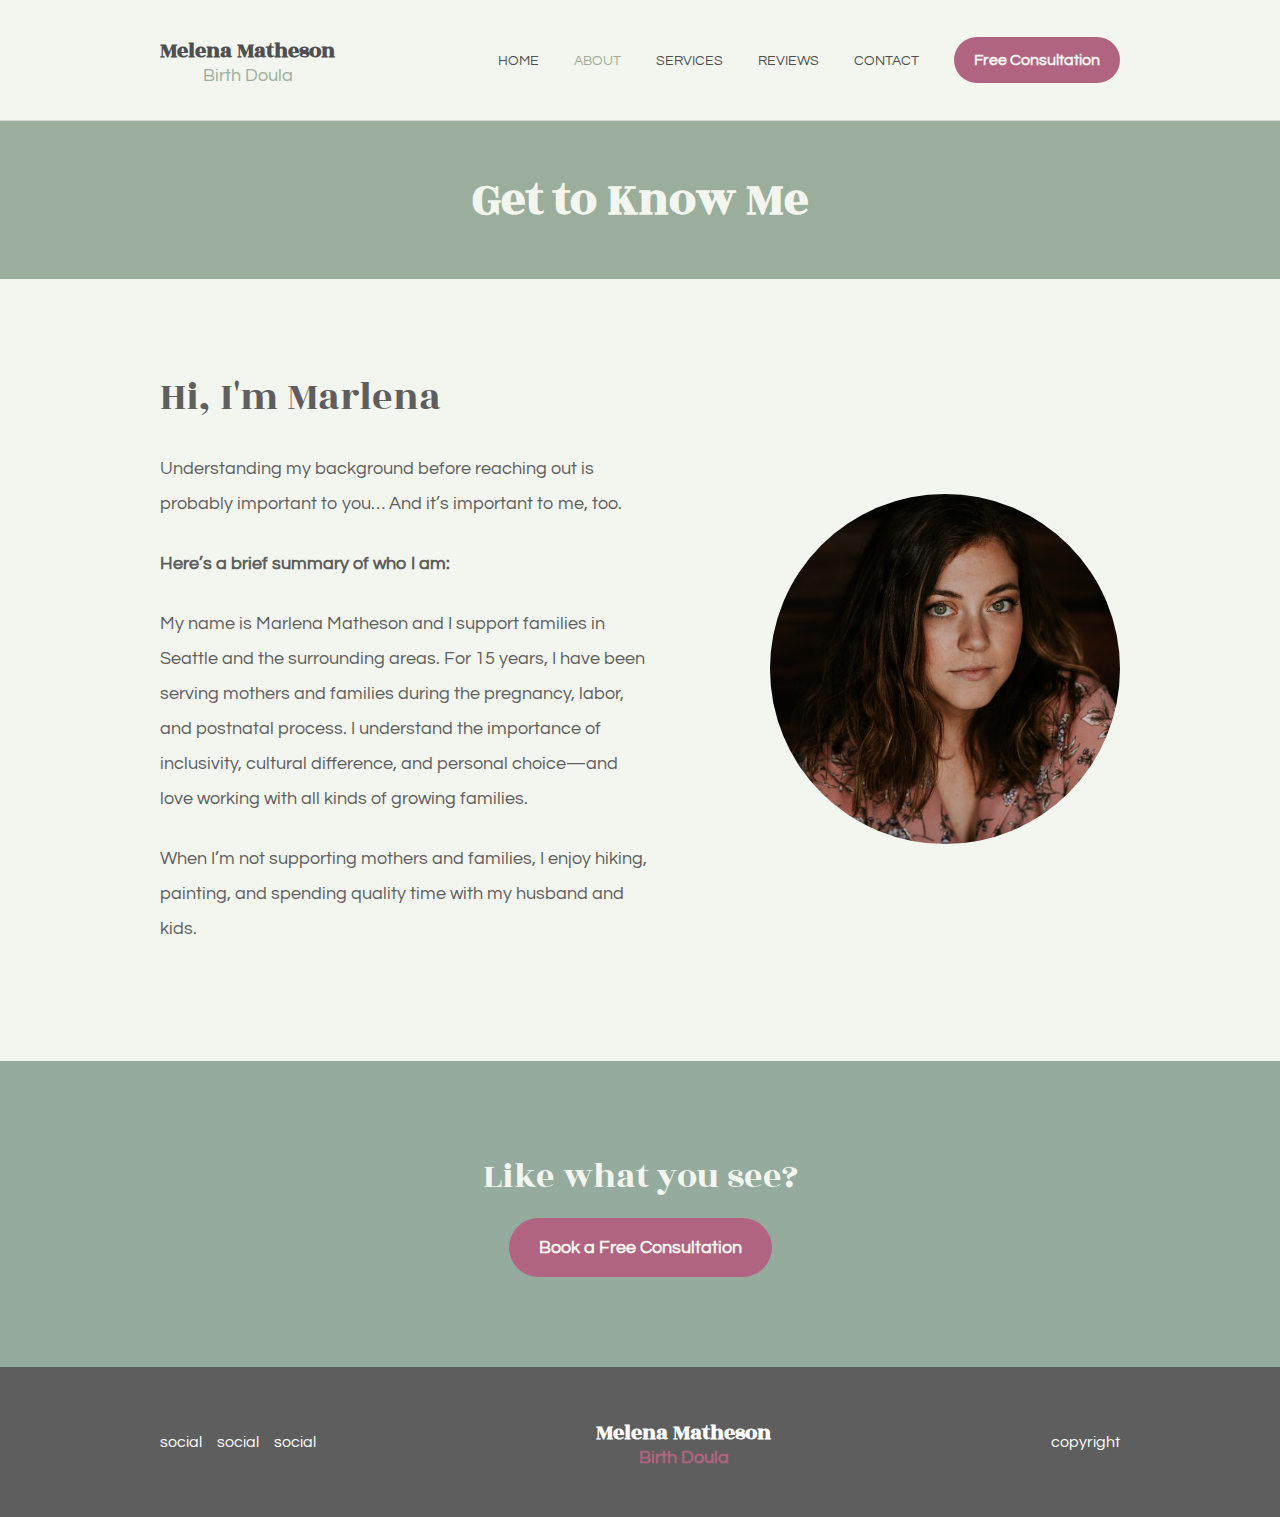
==== commit 295958aa: "Add files via upload" ====
--- a/about.html
+++ b/about.html
@@ -65,27 +65,39 @@
                 <a href="index.html" style="text-align: center; padding: 20px 0px ;">
                     <h1 style="color: rgb(79, 79, 79); font-size: 22px; padding: 0; margin: 0;">Melena Matheson</h1>
                     <p style="color: rgb(154, 174, 155); font-size: 18px; padding: 0; margin: 0;">Birth Doula</p>
+                    <!-- <img src="img/logo.png" alt=""> -->
                 </a>
             </div>
+
+            <label for="toggler" id="toggle-btn">
+                <svg xmlns="http://www.w3.org/2000/svg" width="28" height="28" fill="currentColor" class="bi bi-list" viewBox="0 0 16 16">
+                    <path fill-rule="evenodd" d="M2.5 12a.5.5 0 0 1 .5-.5h10a.5.5 0 0 1 0 1H3a.5.5 0 0 1-.5-.5zm0-4a.5.5 0 0 1 .5-.5h10a.5.5 0 0 1 0 1H3a.5.5 0 0 1-.5-.5zm0-4a.5.5 0 0 1 .5-.5h10a.5.5 0 0 1 0 1H3a.5.5 0 0 1-.5-.5z" />
+                </svg>
+            </label>
+            <input type="checkbox" id="toggler" name="">
+
+
             <div class="links" id="navbarNav">
-                <ul class="navbar-nav ms-auto mb-2 mb-lg-0">
-                    <li>
-                        <a class="nav-link" href="index.html">HOME</a>
-                    </li>
-                    <li>
-                        <a class="nav-link active" aria-current="page" href="about.html" style="color: rgb(154, 174, 155);">ABOUT</a>
-                    </li>
-                    <li>
-                        <a class="nav-link" href="services.html">SERVICES</a>
-                    </li>
-                    <li>
-                        <a class="nav-link" href="reviews.html">REVIEWS</a>
-                    </li>
-                    <li>
-                        <a class="nav-link" href="contact.html">CONTACT</a>
-                    </li>
-                    <button class="btn">Free Consultation</button>
-                </ul>
+                <div class="links-list">
+                    <ul class="navbar-nav ms-auto mb-2 mb-lg-0">
+                        <li>
+                            <a class="nav-link" href="index.html">HOME</a>
+                        </li>
+                        <li>
+                            <a class="nav-link active" aria-current="page" href="about.html" style="color: rgb(154, 174, 155);">ABOUT</a>
+                        </li>
+                        <li>
+                            <a class="nav-link" href="services.html">SERVICES</a>
+                        </li>
+                        <li>
+                            <a class="nav-link" href="reviews.html">REVIEWS</a>
+                        </li>
+                        <li>
+                            <a class="nav-link" href="contact.html">CONTACT</a>
+                        </li>
+                        <button class="btn">Free Consultation</button>
+                    </ul>
+                </div>
             </div>
         </nav>
     </div>
@@ -149,7 +161,6 @@
             <div class="site">
                 <ul>
                     <li><a href="" class="nav-link ">copyright</a></li>
-                    <li><a href="" class="nav-link ">policy</a></li>
                 </ul>
             </div>
         </div>
--- a/style.css
+++ b/style.css
@@ -1966,17 +1966,26 @@
         background-blend-mode: multiply;
         background-color: rgba(70, 70, 70, 0.4);
         /* background-color: rgb(154, 174, 155); */
-    }
-
-
+        /* height: 75vh; */
+    }
+
+
+    .hero {
+        /* background-color: rgb(255, 77, 106, 0.2); */
+        padding: 10vh 40px;
+    }
+
+    .hero-text h1 {
+        font-size: 30px;
+    }
 
     .quote-hero {
         /* background-color: pink; */
         width: 80%;
     }
 
-    .quote-text h2 {
-        font-size: 22px;
+    .quote-text h1 {
+        font-size: 36px;
     }
 
     .quote-text p {
@@ -1989,6 +1998,10 @@
 
     .short-about h1 {
         padding-top: 30px;
+    }
+
+    .inner-s-about .text p {
+        width: 100%;
     }
 
     .inner-services {
@@ -2077,6 +2090,14 @@
         text-align: center;
     }
 
+    .services-text-header h1 {
+        font-size: 36px;
+    }
+
+    .services-text-header p {
+        font-size: 16px;
+    }
+
     .service-info {
         padding: 10vh 40px;
     }
@@ -2094,66 +2115,97 @@
     .info-img img {
         width: 250px;
         height: 250px;
+        padding-bottom: 30px;
     }
 
     hr {
+        width: 80%;
+    }
+
+    .inner-info {
+        /* background-color: orange; */
+        display: flex;
+        flex-direction: column-reverse;
+    }
+
+    #list-services {
+        padding-top: 50px;
+        display: flex;
+        flex-direction: column;
+    }
+
+    .list1 {
+        width: 100%;
+        padding-top: 20px;
+    }
+
+    .list1 ul {
         width: 90%;
     }
 
-    .inner-info-text {
-        display: flex;
-        flex-direction: column;
-    }
-
-    #list-services {
-        /* background-color: orange; */
-        padding-top: 50px;
-        display: flex;
-        flex-direction: row;
-    }
-
-    .list1 {
-        width: 50%;
-    }
-
     .list2 {
-        width: 50%;
+        width: 100%;
+        padding-top: 20px;
+    }
+
+    .list2 ul {
+        width: 90%;
     }
 
     .service-hero {
-        padding: 10vh 80px;
+        padding: 10vh 40px;
     }
 
     .service-button-hero {
         width: 100%;
     }
 
+    .service-button-hero button {
+        padding: 20px 25px;
+    }
+
     /* REVIEW PAGE -------------------- */
+    .reviews-text-header h1 {
+        font-size: 36px;
+    }
+
+    .reviews-quote-text p {
+        font-size: 16px;
+        line-height: 35px;
+    }
+
     .review-info {
         padding: 10vh 40px;
     }
 
-    .reviews-quote-text {
-        font-size: 22px;
-    }
+    .reviews-quote {
+        height: 30vh;
+    }
+
+    .review-inner-quote .text {
+        padding: 10px 0;
+        width: 100%;
+        padding-bottom: 50px;
+    }
+
+    .review-inner-quote .text p {
+        padding: 0;
+    }
+
 
     .review-inner-quote {
         display: flex;
         flex-direction: column;
-        /* background-color: orange; */
-    }
-
-    .review-inner-quote .text {
-        padding: 30px 0;
-        width: 80%;
-        /* background-color: teal; */
-        /* width: 50%; */
     }
 
 
     .review-inner-quote .text2 {
-        padding: 30px 0;
-        width: 80%;
+        padding: 10px 0;
+        width: 100%;
+    }
+
+    .review-inner-quote .text2 p {
+        padding: 0;
     }
 
     .review-info h3 {
@@ -2164,11 +2216,24 @@
 
 
     /* CONTACT PAGE -------------------- */
+    .contact-text-header h1 {
+        font-size: 36px;
+    }
+
     .contact {
         height: 10vh;
         padding: 30vh 40px;
     }
 
+    .contact-form {
+        width: 100%;
+    }
+
+    .contact-form p {
+        font-size: 18px;
+    }
+
+
     /* FOOTER PAGE ---------------------- */
     .footer {
         background-color: rgb(94, 94, 94);
@@ -2177,12 +2242,14 @@
     }
 
     .footer .links {
-        height: auto;
-        background-color: teal;
-        padding: 100px 50px;
+        padding: 50px 0px 175px 0;
         flex-direction: column;
     }
 
+    .footer .links .socials {
+        /* background-color: orange; */
+        padding-bottom: 10px;
+    }
 
     .footer .links .socials ul {
         flex-direction: row;
@@ -2192,6 +2259,14 @@
         padding: 10px;
     }
 
+    .footer .links .logo {
+        padding-bottom: 10px;
+    }
+
+    .footer .links .site {
+        padding-bottom: 10px;
+    }
+
     .footer .links .site ul li {
         padding: 10px;
     }
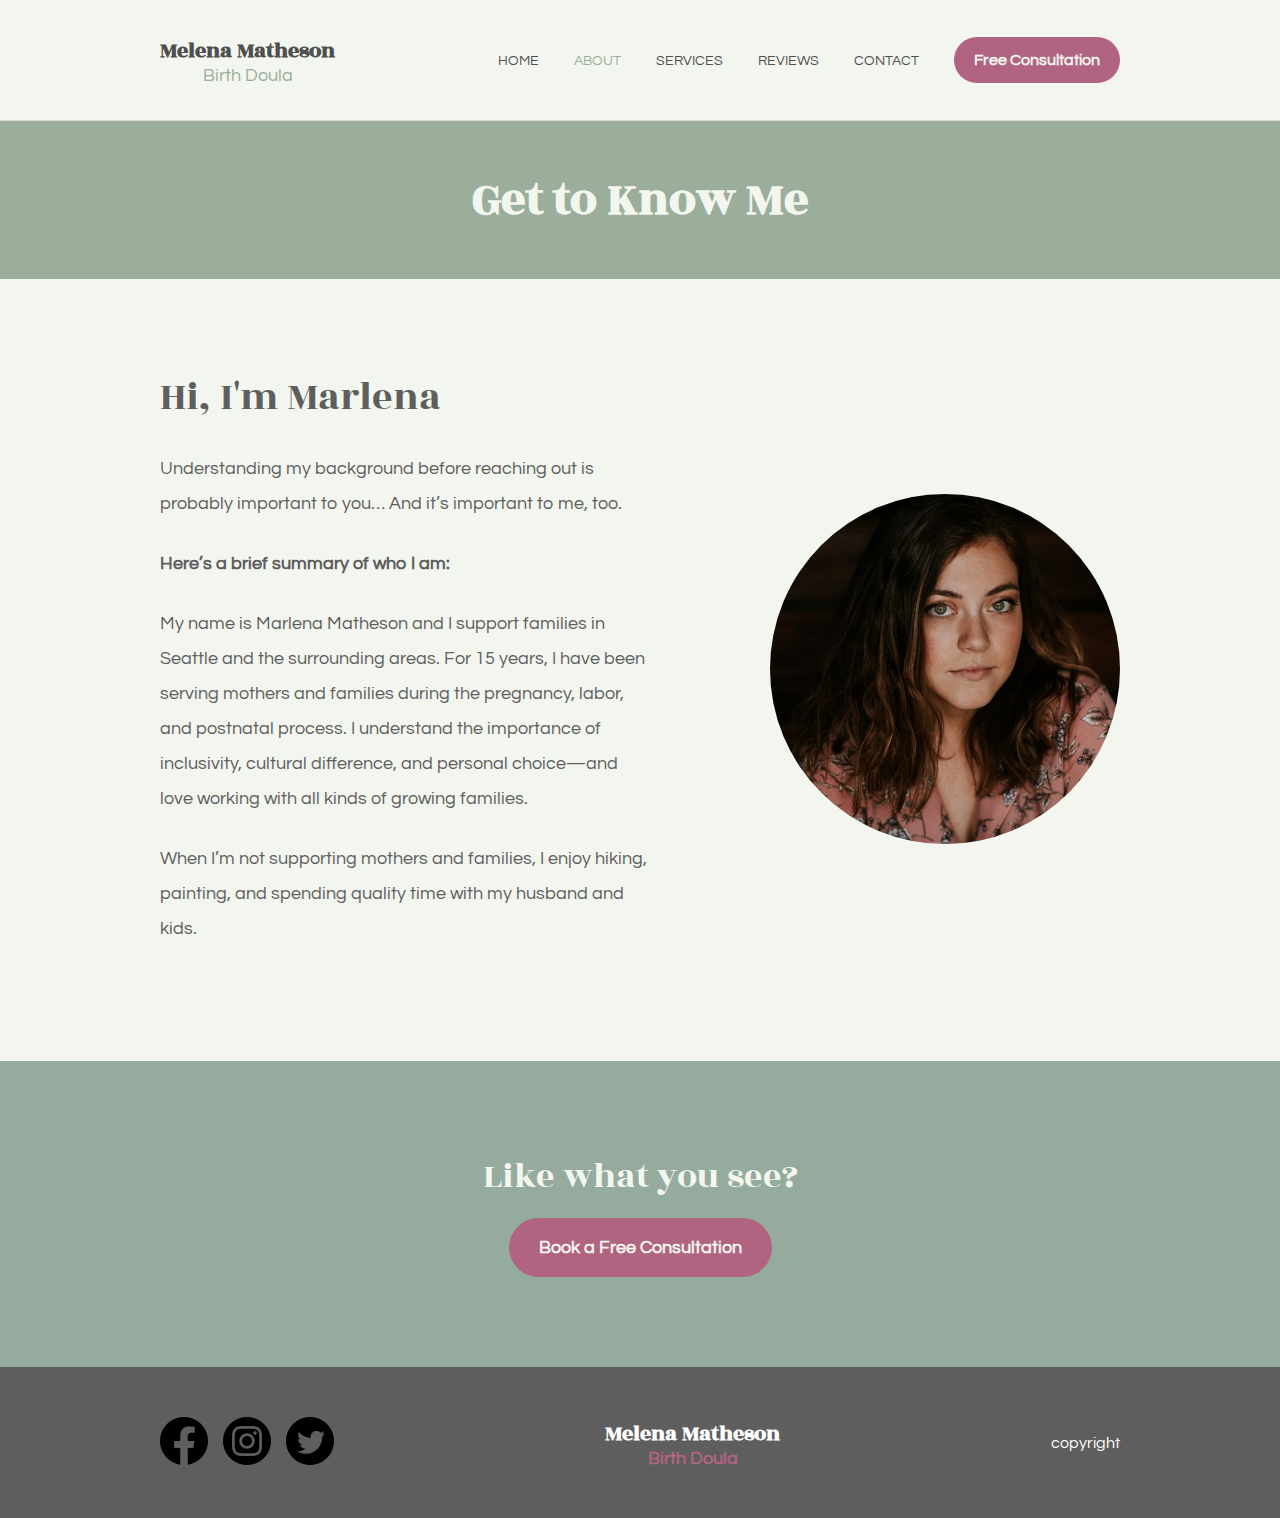
==== commit fdfa58eb: "Add files via upload" ====
--- a/about.html
+++ b/about.html
@@ -147,9 +147,9 @@
         <div class="links">
             <div class="socials">
                 <ul>
-                    <li><a href="https://library.livecanvas.com/starters" class="nav-link ">social</a></li>
-                    <li><a href="https://library.livecanvas.com/starters" class="nav-link ">social</a></li>
-                    <li><a href="https://library.livecanvas.com/starters" class="nav-link ">social</a></li>
+                    <li><a href="https://www.facebook.com" class="nav-link "><img src="img/facebook.png" alt=""></a></li>
+                    <li><a href="https://www.instagram.com" class="nav-link "><img src="img/insta.png" alt=""></a></li>
+                    <li><a href="https://www.twitter.com" class="nav-link "><img src="img/twitter.png" alt=""></a></li>
                 </ul>
             </div>
             <div class="logo">
--- a/style.css
+++ b/style.css
@@ -2055,6 +2055,10 @@
         padding: 30px 0 0 0;
     }
 
+    .reviews .reviews-text button {
+        padding: 20px 35px;
+    }
+
 
     /* ABOUT PAGE ---------------------------- */
 
@@ -2242,7 +2246,7 @@
     }
 
     .footer .links {
-        padding: 50px 0px 175px 0;
+        padding: 50px 0px 200px 0;
         flex-direction: column;
     }
 
@@ -2251,6 +2255,13 @@
         padding-bottom: 10px;
     }
 
+    .footer .links .socials img {
+        background-color: white;
+        border-radius: 100px;
+        border: none;
+        width: 35px;
+    }
+
     .footer .links .socials ul {
         flex-direction: row;
     }
@@ -2267,6 +2278,10 @@
         padding-bottom: 10px;
     }
 
+    .footer .links .site a {
+        font-size: 14px;
+    }
+
     .footer .links .site ul li {
         padding: 10px;
     }
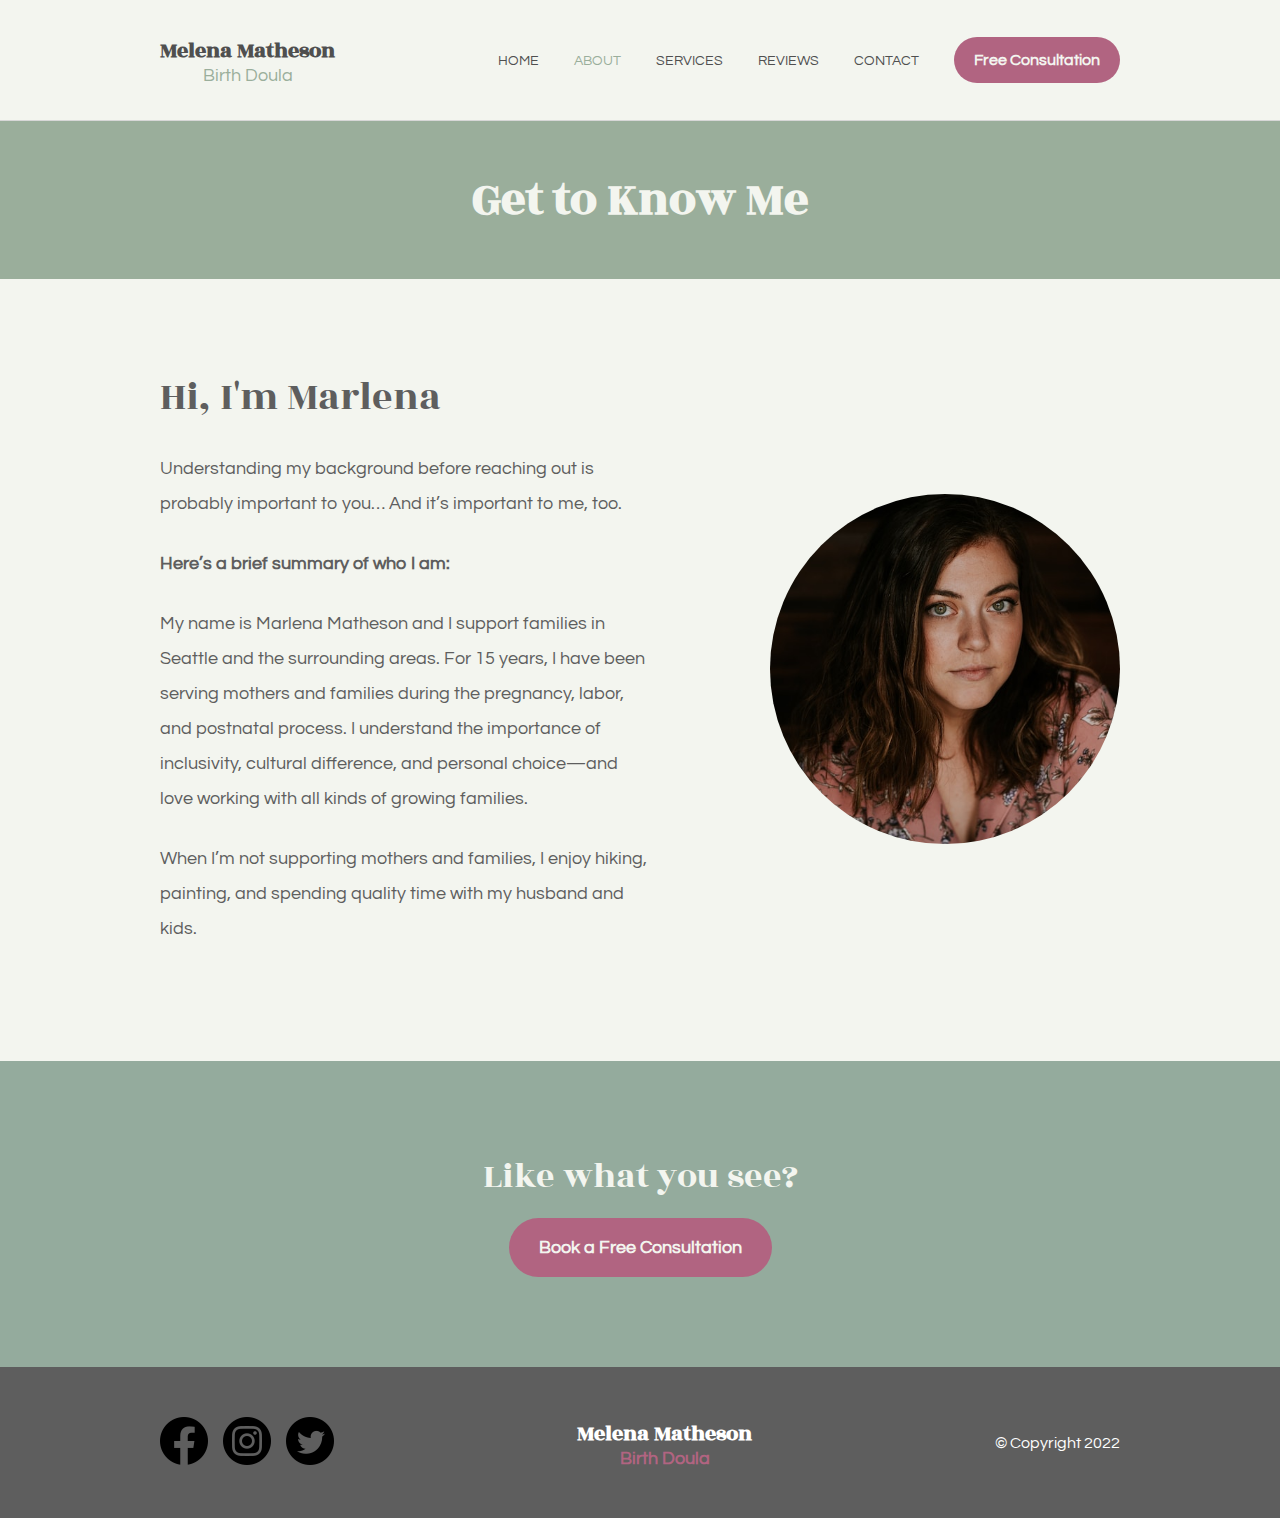
==== commit 0417a031: "Add files via upload" ====
--- a/about.html
+++ b/about.html
@@ -160,7 +160,7 @@
             </div>
             <div class="site">
                 <ul>
-                    <li><a href="" class="nav-link ">copyright</a></li>
+                    <li><a href="" class="nav-link">© Copyright 2022</a></li>
                 </ul>
             </div>
         </div>
